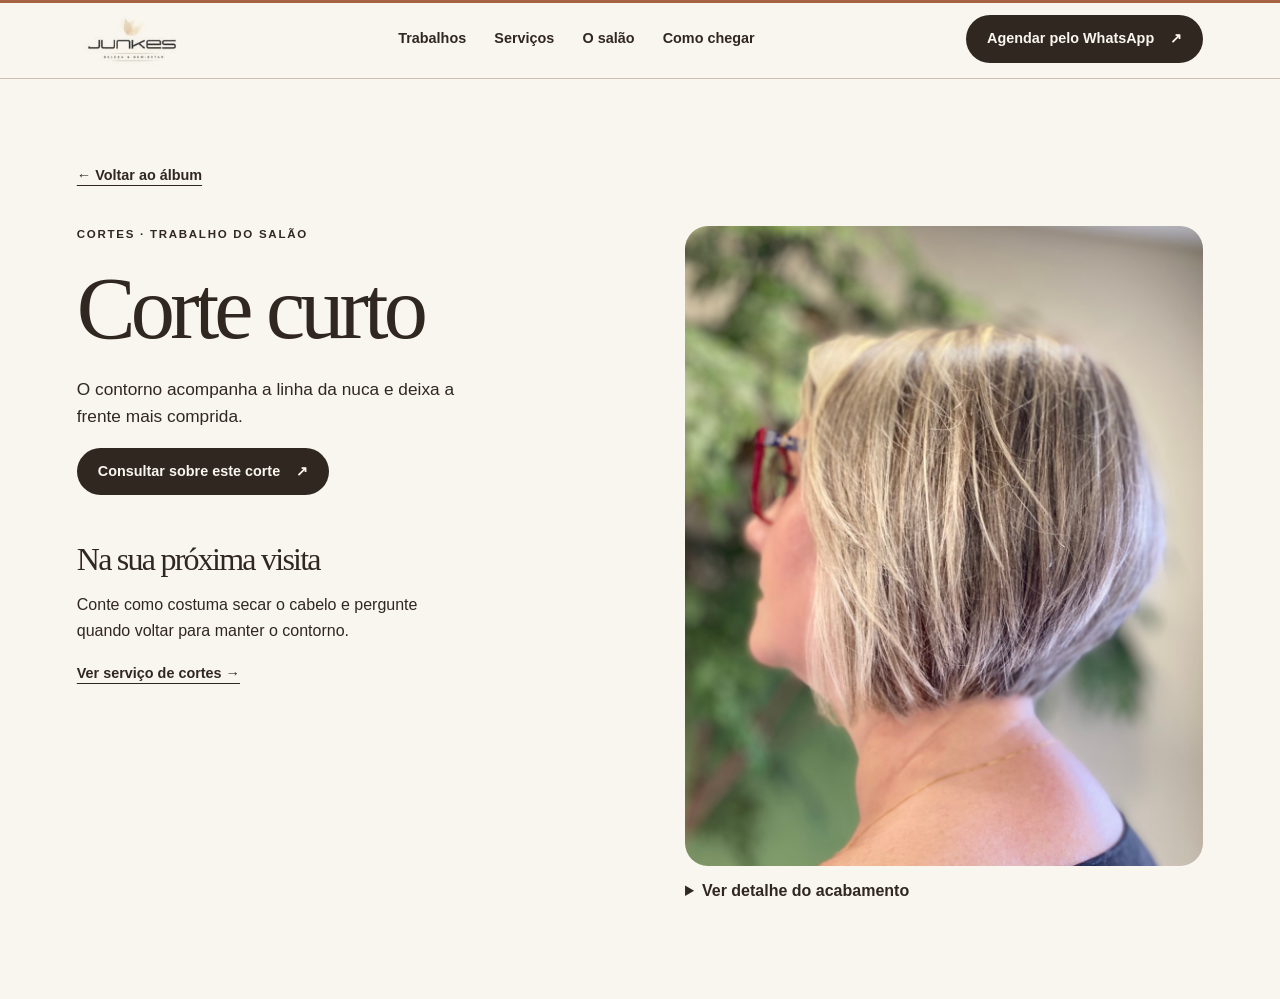
==== trabalhos/corte-curto/index.html @ 434b6649 "Adiciona site da Junkes com galeria e guia de serviços" ====
<!doctype html>
<html lang="pt-BR"><head>
<meta charset="utf-8"><meta name="viewport" content="width=device-width, initial-scale=1">
<title>Corte curto · Junkes Beleza e Bem-Estar</title>
<meta name="description" content="O contorno acompanha a linha da nuca e deixa a frente mais comprida.">
<link rel="stylesheet" href="../../template.css"><link rel="stylesheet" href="../../site.css">
</head><body>
<a class="skip" href="#conteudo">Pular para o conteúdo</a>
<header><div class="wrap bar">
<a class="brand" href="../../index.html#inicio"><img src="../../marca.png" width="150" height="150" alt="Junkes Beleza e Bem-Estar"></a>
<nav aria-label="Principal"><a href="../../index.html#resultados">Trabalhos</a> <a href="../../index.html#servicos">Serviços</a> <a href="../../index.html#salao">O salão</a> <a href="../../index.html#contato">Como chegar</a></nav>
<a class="button" href="https://wa.me/5548991487799?text=Ol%C3%A1!%20Gostaria%20de%20consultar%20um%20hor%C3%A1rio%20na%20Junkes.">Agendar pelo WhatsApp <span aria-hidden="true">↗</span></a></div></header>
<main class="wrap work" id="conteudo"><a class="text" href="../../index.html#resultados">← Voltar ao álbum</a>
<div class="workgrid"><div><p class="label">Cortes · Trabalho do salão</p><h1>Corte curto</h1><p class="intro">O contorno acompanha a linha da nuca e deixa a frente mais comprida.</p>
<a class="button" href="https://wa.me/5548991487799?text=Ol%C3%A1!%20Vi%20o%20trabalho%20%E2%80%9CCorte%20curto%E2%80%9D%20no%20site%20da%20Junkes%20e%20gostaria%20de%20consultar%20um%20hor%C3%A1rio.">Consultar sobre este corte <span aria-hidden="true">↗</span></a>
<h2>Na sua próxima visita</h2><p>Conte como costuma secar o cabelo e pergunte quando voltar para manter o contorno.</p><a class="text" href="../../index.html#cortes">Ver serviço de cortes →</a></div>
<figure><img src="../../curto.jpg" width="1088" height="1344" alt="Vista lateral de um corte curto com a nuca à mostra">
<details><summary>Ver detalhe do acabamento</summary><div class="crop"><img src="../../curto.jpg" width="1088" height="1344" alt="Recorte ampliado do trabalho Corte curto"></div><p>Veja o desenho da base e o encontro das camadas na parte de trás.</p></details></figure></div></main><script src="../../movimento.js"></script></body></html>
---- template.css ----
﻿.ht-tp-in{position:absolute;inset:0;display:block;clip-path:polygon(0 4%,3% 22%,0 40%,4% 58%,1% 78%,3% 100%,97% 96%,100% 78%,96% 60%,100% 42%,97% 22%,100% 0)}
.ht-tp-masking .ht-tp-in{background:repeating-linear-gradient(118deg,rgba(150,115,50,.12) 0 1px,transparent 1px 4px),linear-gradient(180deg,#efe0b5,#e5d29d 50%,#dcc68c);opacity:.94}
---- site.css ----
:root {
  --paper:#f9f6ef; --ink:#302820; --accent:#86523d; --line:#cfc1b2; --sand:#e9dfd1;
  color:var(--ink); background:var(--paper); font:16px/1.6 "Segoe UI",Arial,sans-serif;
}
* {box-sizing:border-box}
body,figure,p,h1,h2,h3 {margin:0}
body {overflow-x:clip}
.opening-sheet {display:none}
a {color:inherit;text-underline-offset:5px}
a:hover {text-decoration:underline}
:focus-visible {outline:3px solid #af633d;outline-offset:4px}
img {display:block;max-width:100%}
.wrap {width:min(88%,1280px);margin-inline:auto}
header {border-bottom:1px solid var(--line)}
.bar,nav,.actions,.controls,.cover figcaption,.caption {display:flex;align-items:center}
.bar {justify-content:space-between;gap:1rem;min-height:78px}
.brand {width:110px;height:65px;overflow:hidden;position:relative}
.brand img {position:absolute;top:50%;transform:translateY(-50%);width:100%;height:auto;mix-blend-mode:multiply}
nav,.actions,.controls {gap:clamp(14px,2.2vw,38px);flex-wrap:wrap}
nav a,.button,.photos a {text-decoration:none}
nav,.button,.text,.cover a,.controls {font-size:.9rem;font-weight:600}
.button {display:inline-flex;align-items:center;gap:16px;background:var(--ink);color:var(--paper);padding:12px 21px;border-radius:30px}
.button:hover {background:var(--accent);text-decoration:none}
.skip {position:absolute;top:0;left:1rem;z-index:10;background:white;padding:10px;transform:translateY(-120%)}
.skip:focus {transform:none}
.hero,.two,.workgrid {display:grid;grid-template-columns:1fr 1fr;align-items:center;gap:8%}
.hero {padding-block:clamp(50px,5vw,84px)}
.label {font:bold .72rem/1.5 "Segoe UI",Arial,sans-serif;letter-spacing:.15em;text-transform:uppercase}
.rule {display:inline-block;width:30px;height:1px;background:var(--accent);vertical-align:middle;margin-right:.6rem}
h1,h2,h3,.caption,.cover em {font-family:Georgia,serif;font-weight:normal}
h1,h2,h3 {line-height:1.04;letter-spacing:-.055em}
h1 {font-size:clamp(3.25rem,6.9vw,7.3rem);margin:.23em 0}
h2 {font-size:clamp(2.6rem,5.4vw,5.5rem);margin:.23em 0 .45em}
h3 {font-size:2rem}
em {color:var(--accent)}
.intro {font-size:1.08rem;max-width:40ch;margin:1.3em 0 1.65em}
.cover-gallery {justify-self:center;width:min(92%,460px);min-width:0}
.cover-stack {position:relative;isolation:isolate;transform:rotate(2deg)}
.cover {position:relative;padding:12px 12px 0;background:#fffcf6;box-shadow:0 8px 20px #51372522;border:1px solid var(--line)}
.cover-stack:before {content:"";position:absolute;inset:1% 1% -1.6% -2%;background:#c2aa90;transform:rotate(-5deg);z-index:-1;border:1px solid #b99c7f}
.cover .ht-tp-in {z-index:1;inset:-13px auto auto 38%;width:25%;height:30px;transform:rotate(-5deg)}
.cover img {width:100%;height:auto;aspect-ratio:4/5;object-fit:cover;object-position:var(--photo-focus,center)}
.cover figcaption {justify-content:space-between;padding:13px 3px;gap:10px}
.cover em {font-style:italic;font-size:clamp(1.05rem,1.6vw,1.55rem);color:var(--ink)}
.cover figcaption a {flex-shrink:0}
.cover-controls {display:flex;justify-content:flex-end;align-items:center;gap:8px;margin-top:28px;position:relative}
.cover-controls[hidden] {display:none}
.cover-controls button {width:38px;height:38px;border:1px solid var(--line);background:var(--paper);color:var(--ink);border-radius:50%;cursor:pointer;font:1.15rem/1 Arial}
.cover-controls button:hover {background:var(--sand)}
.cover-controls .cover-play {font-size:.85rem}
.cover-count {margin-right:auto;font-size:.77rem;font-variant-numeric:tabular-nums;letter-spacing:.1em}
.album,#salao,footer,.list,.work {padding-block:clamp(46px,6.5vw,100px)}
.album {border-block:1px solid var(--line);background:#f0e9dd}
.photos {display:grid;grid-template-columns:repeat(4,minmax(0,1fr));gap:clamp(16px,2vw,32px);align-items:start}
.photos img {width:100%;height:auto;aspect-ratio:4/5;object-fit:cover;object-position:var(--photo-focus,center);margin-bottom:14px}
img[src$="abertura.jpg"],img[src$="longo-castanho.jpg"] {--photo-focus:50% 20%}
img[src$="depilacao-egipcia.jpg"] {--photo-focus:50% 25%}
img[src$="curto.jpg"] {--photo-focus:50% 32%}
.caption {justify-content:space-between;font-size:clamp(1.35rem,2.25vw,2.35rem);line-height:1.25;margin-top:.18em}
.caption b {font:normal 1.1rem Arial}
#salao {background:var(--sand)}
.two p:not(.label),.workgrid p:not(.label) {max-width:44ch;margin-block:1em}
footer {background:var(--ink);color:var(--paper)}
footer address {font-style:normal;margin-bottom:12px}
footer .button {color:var(--ink);background:var(--paper)}
.workgrid {align-items:start;margin-top:38px}
.workgrid h2 {font-size:2rem;margin-top:1.5em}
.workgrid figure>img {width:100%;height:auto}
summary {cursor:pointer;padding:12px 0;font-weight:600}
.crop {overflow:hidden;aspect-ratio:1.3}
.crop img {width:100%;height:100%;object-fit:cover;transform:scale(1.55)}
.sr-only {position:absolute;width:1px;height:1px;padding:0;overflow:hidden;clip-path:inset(50%);white-space:nowrap}
.stage,.live .list {display:none}
.live .stage {
  position:sticky;top:0;height:100svh;isolation:isolate;overflow:clip;
  display:grid;grid-template-rows:1fr auto 1fr;align-items:center;
  --card-width:min(88vw,1040px);--radius:clamp(24px,3.4vw,48px);--blur:16px;
}
.backdrop {position:absolute;inset:0;overflow:hidden;background:#4a342a;z-index:-1}
.backdrop::before {content:"";position:absolute;inset:-22px;background:linear-gradient(#27180fb3,#36271cc9),url("ondas.jpg") center 47% / cover;filter:blur(var(--blur))}
.guide-bar,.guide-foot,.service-stack {width:var(--card-width);margin-inline:auto}
.service-stack {position:relative;isolation:isolate}
.cover-stack > .card-departing,.service-stack > .card-departing {position:absolute;inset:0 0 auto;width:100%;z-index:1;pointer-events:none;transform-origin:28% 82%}
.guide-bar,.guide-foot,.sequence {display:flex;align-items:center;justify-content:space-between;gap:12px}
.guide-bar,.guide-foot {position:relative;z-index:2;color:#fffbf5;font-size:.9rem}
.guide-bar {align-self:end;padding:0 5px clamp(12px,2.2vh,24px)}
.guide-foot {align-self:start;padding:clamp(12px,2.2vh,24px) 5px 0}
.guide-bar select {font:inherit;color:inherit;background:#48382f;border:1px solid #c0ab98;border-radius:28px;padding:.55em .9em;max-width:48vw;cursor:pointer}
.service-card {
  overflow:hidden;position:relative;display:grid;grid-template-columns:min(43%,40svh,415px) 1fr;
  border-radius:var(--radius);background:var(--paper);box-shadow:0 20px 65px #20130e55;
  min-height:clamp(270px,53svh,555px);
}
.service-art {position:relative;isolation:isolate;display:grid;place-items:center;overflow:hidden;background:#c7a68f;color:#563627}
.service-letter {font:italic clamp(8rem,17vw,17rem)/1 Georgia,serif}
.service-card[data-group="Mãos e pés"] .service-art {background:#d9b6aa;color:#783e45}
.service-card[data-group="Tratamento e alinhamento"] .service-art {background:#bdc6ad;color:#3e513e}
.service-photo {position:absolute;inset:0;width:100%;height:100%;z-index:1}
.service-photo,.list-photo {object-fit:cover;object-position:var(--photo-focus,center)}
.service-photo[hidden] {display:none}
.service-copy {padding:clamp(18px,3vh,45px) clamp(25px,4.8vw,76px);align-self:center}
.service-copy h2 {font-size:clamp(2.6rem,5.2vw,5.3rem);margin:.24em 0 .32em;overflow-wrap:break-word}
.service-copy p {max-width:34ch}
.service-copy .counter {color:var(--accent)}
.service-copy .button {margin-top:clamp(14px,3vh,32px)}
.sequence {gap:14px}
.sequence button {background:transparent;color:inherit;border:1px solid #d5bdab;border-radius:50%;width:42px;height:42px;font-size:1.2rem;cursor:pointer}
.sequence button[aria-disabled="true"] {opacity:.45;cursor:default}
.position {font-variant-numeric:tabular-nums;letter-spacing:.08em;font-size:.8rem}
.list article {display:grid;grid-template-columns:minmax(120px,30%) 1fr;align-items:center;gap:clamp(18px,3vw,40px);overflow:hidden;border:1px solid var(--line);border-radius:26px;background:#fffcf6;margin-block:14px}
.list-photo {width:100%;height:clamp(220px,30vw,340px);background:var(--sand)}
.list article > div {padding:20px 20px 20px 0}
.list article p {margin:.6rem 0}
.list article h3 {margin-top:.22em}
.salon-story .intro {font:normal clamp(1.45rem,2.1vw,2rem)/1.3 Georgia,serif;letter-spacing:-.025em}
.salon-story .text {display:inline-block;margin-top:.5em}
.photos a {display:block}
.photos img,.workgrid figure>img,.crop {border-radius:clamp(14px,1.8vw,26px)}
@media (hover:hover) and (pointer:fine) {
  :is(h1,h2,h3,.caption,.cover em,.cover a,.service-letter):hover {color:var(--accent)}
  footer h2:hover,.guide-foot a:hover {color:#edc8ae}
}
@media (max-width:650px) {
  .live .stage {--card-width:min(90vw,460px)}
  .service-card {grid-template-columns:1fr;grid-template-rows:min(112.5vw,49svh,460px) auto;min-height:0}
  .service-copy {padding:clamp(17px,5vw,26px)}
  .service-copy h2 {font-size:clamp(2rem,8.3vw,3.05rem)}
  .service-copy .button {margin-top:14px}
  .service-letter {font-size:clamp(5rem,17svh,9rem)}
  .guide-bar,.guide-foot {font-size:.82rem}
  .sequence {gap:9px}
}
@media (prefers-reduced-motion:no-preference) {
  html {scroll-behavior:smooth}
  @view-transition {navigation:auto}
  ::view-transition-old(root),::view-transition-new(root) {animation-duration:260ms}
  a,button,select,summary {transition:color .22s,background-color .22s,border-color .22s,box-shadow .22s,transform .24s}
  .button > [aria-hidden],.caption b {transition:transform .25s}
  .opening .opening-sheet {position:fixed;inset:0;z-index:9;display:grid;place-items:center;background:var(--sand);border-bottom:2px solid var(--accent);pointer-events:none;animation:lift-sheet .82s .32s cubic-bezier(.72,0,.18,1) both}
  .opening-sheet img {width:clamp(140px,20vw,220px);height:auto;mix-blend-mode:multiply;animation:stamp-in .38s ease-out both}
  @keyframes stamp-in {from {opacity:0;transform:translateY(8px) scale(.95)}}
  @keyframes lift-sheet {to {transform:translateY(-101%);visibility:hidden}}
  .opening {--entry-delay:.57s}
  .hero > :first-child > *, .workgrid figure, .bar {animation:rise-in .65s var(--entry-delay,0s) backwards}
  .hero h1,.workgrid figure {animation-delay:calc(var(--entry-delay,0s) + 70ms)}
  .hero .intro {animation-delay:calc(var(--entry-delay,0s) + 140ms)}
  .hero .actions {animation-delay:calc(var(--entry-delay,0s) + 210ms)}
  .cover-gallery {animation:cover-in .8s var(--entry-delay,0s) both}
  .photos img {transition:transform .45s,box-shadow .45s}
  .reveal {opacity:0;translate:0 20px;transition:opacity .65s,translate .65s}
  .reveal.arrived,.reveal:focus-within {opacity:1;translate:none}
  .photos a:nth-child(2) {transition-delay:65ms}
  .photos a:nth-child(3) {transition-delay:130ms}
  .text.reveal {display:inline-block}
  @supports (animation-timeline:scroll()) {
    body::before {content:"";position:fixed;z-index:8;inset:0 0 auto;height:3px;background:#a76443;pointer-events:none;transform-origin:left;animation:reading-progress linear both;animation-timeline:scroll(root)}
    @keyframes reading-progress {from {transform:scaleX(0)} to {transform:scaleX(1)}}
  }
  details[open] .crop,details[open] p {animation:rise-in .35s both}
  .list article:target {animation:rise-in .45s both}
  @keyframes rise-in {from {opacity:0;transform:translateY(16px)}}
  @keyframes cover-in {from {opacity:0;transform:translateY(20px) rotate(-1deg)}}
  @media (hover:hover) {
    .button:hover {transform:translateY(-2px)}
    .button:hover > [aria-hidden],.photos a:hover .caption b {transform:translate(2px,-2px)}
    .photos a:hover img {transform:translateY(-5px);box-shadow:0 14px 28px #51372524}
    .cover-stack,.rule,.brand img,.service-letter,.workgrid img {transition:scale .45s,rotate .45s,filter .45s}
    .cover-stack:hover {rotate:-2deg}
    .workgrid img:hover {scale:1.025;filter:saturate(1.08)}
    .brand:hover img {scale:1.07;rotate:-3deg}
    .label:hover .rule {scale:1.3 1}
    .label,.intro,.salon-story p,.service-copy p,.list article p,.workgrid p,footer p,address,.cover-count,.position {
      transition:color .25s,opacity .65s,translate .65s,transform .28s;
    }
    :is(.label,.intro,.salon-story p,.service-copy p,.list article p,.workgrid p,footer p,address,.cover-count,.position):hover {
      color:var(--accent);transform:translateX(3px);
    }
    footer :is(.label,p,address):hover,.guide-bar .label:hover,.guide-foot .position:hover {color:#edc8ae}
    .cover-controls button:hover,.sequence button:not([aria-disabled="true"]):hover,.guide-bar select:hover {transform:translateY(-2px) scale(1.04)}
  }
  @media (hover:hover) and (pointer:fine) {
    .text {display:inline-block}
    :is(h1,h2,h3,nav a,.text,.button,.caption,.cover em,.cover a,.guide-foot a,summary,.service-letter) {
      transition:scale .2s,color .22s,background-color .22s,transform .24s,opacity .65s,translate .65s;
    }
    :is(h1,h2,h3,.caption,summary) {transform-origin:left center}
    :is(h1,h2,h3,nav a,.text,.button,.caption,.cover em,.cover a,.guide-foot a,summary):hover,
    .service-art:hover .service-letter {scale:1.025}
  }
}
nav a:hover,.text:hover,summary:hover {color:var(--accent)}
footer .text:hover {color:#edc8ae}
.sequence button:not([aria-disabled="true"]):hover {background:var(--paper);color:var(--ink)}
.guide-bar :focus-visible,.guide-foot :focus-visible {outline-color:#ffead5}
@media(max-width:740px) {
  .wrap {width:89%}
  .bar {flex-wrap:wrap;gap:0;padding-bottom:10px}
  nav {order:3;width:100%;justify-content:space-between;gap:6px}
  .brand {width:84px;height:56px}
  .bar .button {font-size:.79rem;padding:8px 13px}
  .hero,.two,.workgrid {grid-template-columns:1fr;gap:32px}
  .hero {padding-top:35px}
  .hero h1 {font-size:clamp(3.4rem,12vw,5rem)}
  .cover-gallery {width:min(92%,420px)}
  .photos {grid-template-columns:1fr 1fr;align-items:start}
}
@media(max-width:480px) {
  .list article {grid-template-columns:1fr;gap:0}
  .list-photo {height:auto;aspect-ratio:4/5}
  .list article > div {padding:20px}
}
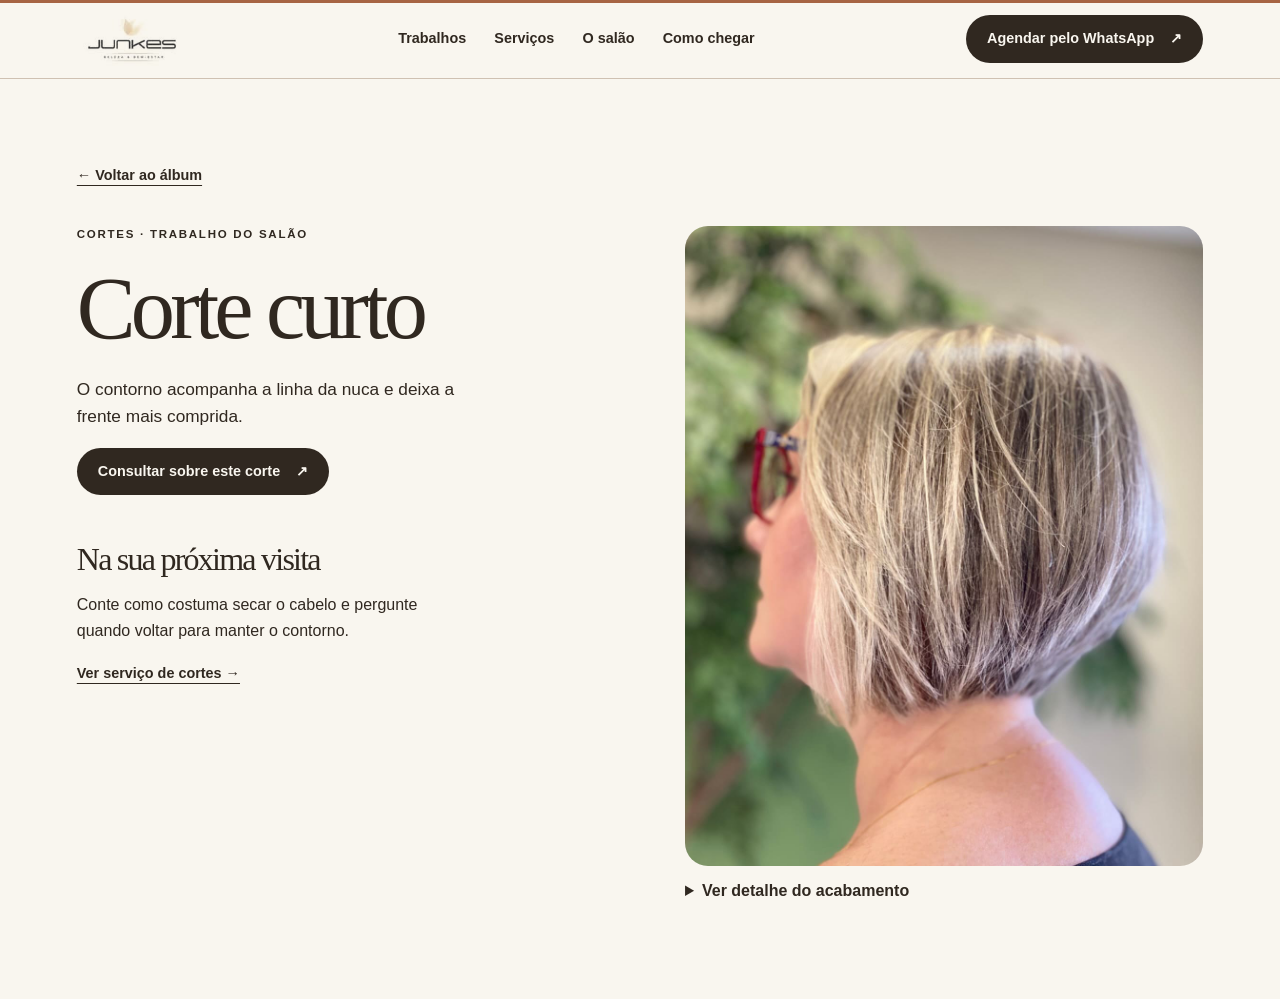
==== commit 06f9fcf5: "Melhora o SEO do site da Junkes - Schema HairSalon com endereço, horários, Instagram e serviços - Ca" ====
--- a/trabalhos/corte-curto/index.html
+++ b/trabalhos/corte-curto/index.html
@@ -1,18 +1,28 @@
 <!doctype html>
 <html lang="pt-BR"><head>
 <meta charset="utf-8"><meta name="viewport" content="width=device-width, initial-scale=1">
-<title>Corte curto · Junkes Beleza e Bem-Estar</title>
-<meta name="description" content="O contorno acompanha a linha da nuca e deixa a frente mais comprida.">
+<title>Corte curto em Capoeiras, Florianópolis · Junkes Beleza e Bem-Estar</title>
+<meta name="description" content="Corte curto feito na Junkes, salão de beleza em Capoeiras, Florianópolis: contorno na linha da nuca e frente mais comprida. Agende pelo WhatsApp.">
+<link rel="canonical" href="https://junkes-site.vercel.app/trabalhos/corte-curto/">
+<link rel="icon" type="image/png" sizes="48x48" href="../../favicon-48.png"><link rel="apple-touch-icon" href="../../apple-touch-icon.png">
+<meta name="theme-color" content="#f9f6ef">
+<meta property="og:type" content="article"><meta property="og:locale" content="pt_BR"><meta property="og:site_name" content="Junkes Beleza e Bem-Estar">
+<meta property="og:title" content="Corte curto · Junkes Beleza e Bem-Estar">
+<meta property="og:description" content="Corte curto feito na Junkes, salão de beleza em Capoeiras, Florianópolis: contorno na linha da nuca e frente mais comprida. Agende pelo WhatsApp.">
+<meta property="og:url" content="https://junkes-site.vercel.app/trabalhos/corte-curto/">
+<meta property="og:image" content="https://junkes-site.vercel.app/curto.jpg"><meta property="og:image:alt" content="Vista lateral de um corte curto com a nuca à mostra">
+<meta name="twitter:card" content="summary_large_image">
+<script type="application/ld+json">{"@context":"https://schema.org","@type":"BreadcrumbList","itemListElement":[{"@type":"ListItem","position":1,"name":"Junkes Beleza e Bem-Estar","item":"https://junkes-site.vercel.app/"},{"@type":"ListItem","position":2,"name":"Corte curto","item":"https://junkes-site.vercel.app/trabalhos/corte-curto/"}]}</script>
 <link rel="stylesheet" href="../../template.css"><link rel="stylesheet" href="../../site.css">
 </head><body>
 <a class="skip" href="#conteudo">Pular para o conteúdo</a>
 <header><div class="wrap bar">
 <a class="brand" href="../../index.html#inicio"><img src="../../marca.png" width="150" height="150" alt="Junkes Beleza e Bem-Estar"></a>
 <nav aria-label="Principal"><a href="../../index.html#resultados">Trabalhos</a> <a href="../../index.html#servicos">Serviços</a> <a href="../../index.html#salao">O salão</a> <a href="../../index.html#contato">Como chegar</a></nav>
-<a class="button" href="https://wa.me/5548991487799?text=Ol%C3%A1!%20Gostaria%20de%20consultar%20um%20hor%C3%A1rio%20na%20Junkes.">Agendar pelo WhatsApp <span aria-hidden="true">↗</span></a></div></header>
+<a class="button" href="https://wa.me/554891487799?text=Ol%C3%A1!%20Gostaria%20de%20consultar%20um%20hor%C3%A1rio%20na%20Junkes.">Agendar pelo WhatsApp <span aria-hidden="true">↗</span></a></div></header>
 <main class="wrap work" id="conteudo"><a class="text" href="../../index.html#resultados">← Voltar ao álbum</a>
 <div class="workgrid"><div><p class="label">Cortes · Trabalho do salão</p><h1>Corte curto</h1><p class="intro">O contorno acompanha a linha da nuca e deixa a frente mais comprida.</p>
-<a class="button" href="https://wa.me/5548991487799?text=Ol%C3%A1!%20Vi%20o%20trabalho%20%E2%80%9CCorte%20curto%E2%80%9D%20no%20site%20da%20Junkes%20e%20gostaria%20de%20consultar%20um%20hor%C3%A1rio.">Consultar sobre este corte <span aria-hidden="true">↗</span></a>
+<a class="button" href="https://wa.me/554891487799?text=Ol%C3%A1!%20Vi%20o%20trabalho%20%E2%80%9CCorte%20curto%E2%80%9D%20no%20site%20da%20Junkes%20e%20gostaria%20de%20consultar%20um%20hor%C3%A1rio.">Consultar sobre este corte <span aria-hidden="true">↗</span></a>
 <h2>Na sua próxima visita</h2><p>Conte como costuma secar o cabelo e pergunte quando voltar para manter o contorno.</p><a class="text" href="../../index.html#cortes">Ver serviço de cortes →</a></div>
 <figure><img src="../../curto.jpg" width="1088" height="1344" alt="Vista lateral de um corte curto com a nuca à mostra">
 <details><summary>Ver detalhe do acabamento</summary><div class="crop"><img src="../../curto.jpg" width="1088" height="1344" alt="Recorte ampliado do trabalho Corte curto"></div><p>Veja o desenho da base e o encontro das camadas na parte de trás.</p></details></figure></div></main><script src="../../movimento.js"></script></body></html>
--- a/site.css
+++ b/site.css
@@ -192,6 +192,22 @@
 footer .text:hover {color:#edc8ae}
 .sequence button:not([aria-disabled="true"]):hover {background:var(--paper);color:var(--ink)}
 .guide-bar :focus-visible,.guide-foot :focus-visible {outline-color:#ffead5}
+.cover,.handheld .service-card {touch-action:pan-y pinch-zoom}
+.handheld .stage {
+  position:relative;height:auto;padding-block:clamp(24px,5vw,44px);
+  grid-template-rows:auto auto auto;gap:16px;
+}
+.handheld .guide-bar,.handheld .guide-foot {padding:0;flex-wrap:wrap}
+.handheld .guide-bar select,.handheld .sequence button,.cover-controls button {min-height:44px}
+.handheld .sequence button,.cover-controls button {min-width:44px}
+@media (max-width:650px) {
+  .handheld .service-card {grid-template-columns:minmax(0,1fr);grid-template-rows:clamp(165px,36svh,350px) auto}
+  .handheld .service-copy {min-width:0;min-height:14rem}
+}
+@media (pointer:coarse) and (prefers-reduced-motion:no-preference) {
+  .button:active,.sequence button:active,.cover-controls button:active {transform:scale(.96)}
+  .photos a:active img {transform:scale(.98)}
+}
 @media(max-width:740px) {
   .wrap {width:89%}
   .bar {flex-wrap:wrap;gap:0;padding-bottom:10px}
